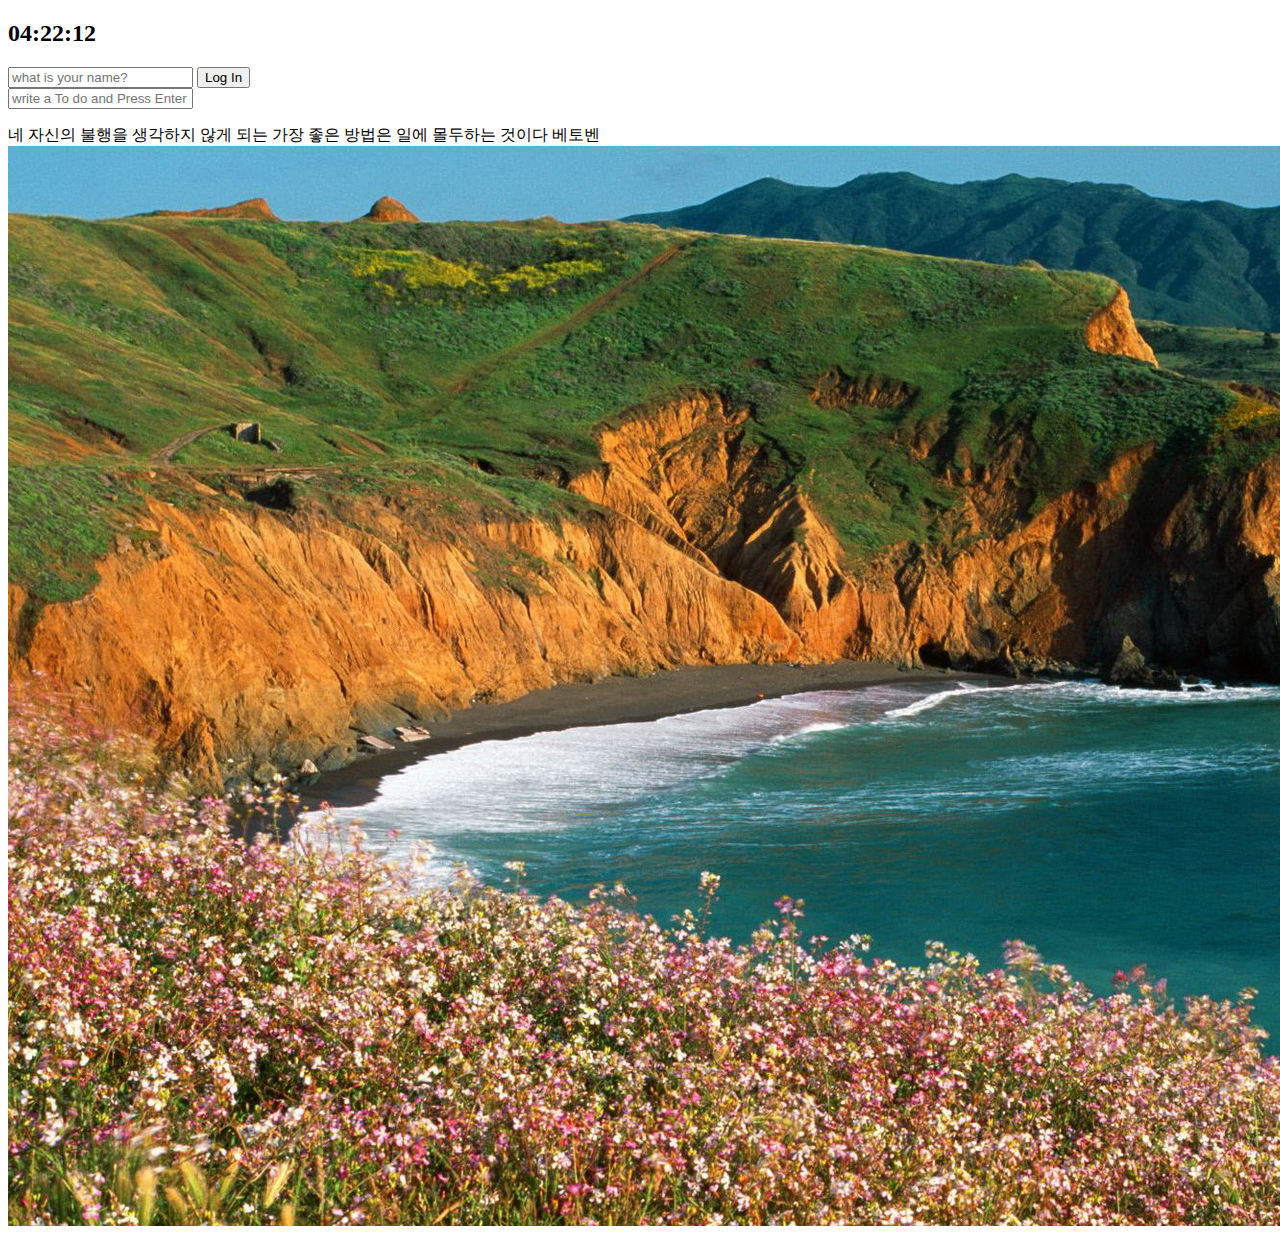
==== index.html @ 0fb83885 "momentum0222" ====
<!DOCTYPE html>
<html lang="en">
  <head>
    <meta charset="UTF-8" />
    <meta http-equiv="X-UA-Compatible" content="IE=edge" />
    <meta name="viewport" content="width=device-width, initial-scale=1.0" />
    <link rel="stylesheet" href="css/style.css" />
    <title>Momentum app</title>
  </head>
  <body>
    <h2 id="clock">00:00:00</h2>
    <form class="login-form hidden">
      <input
        required
        maxlength="15"
        type="text"
        placeholder="what is your name?"
      />
      <input type="submit" value="Log In" />
    </form>
    <h1 id="greeting" class="hidden"></h1>
    <form id="todo-form">
      <input type="text" placeholder="write a To do and Press Enter" />
    </form>
    <ul id="todo-list"></ul>
    <div id="quote">
      <span></span>
      <span></span>
    </div>
    <div id="weather">
      <span></span>
      <span></span>
    </div>
    <script src="js/greetings.js"></script>
    <script src="js/clock.js"></script>
    <script src="js/quotes.js"></script>
    <script src="js/background.js"></script>
    <script src="js/todo.js"></script>
    <script src="js/weather.js"></script>
  </body>
</html>
---- css/style.css ----
.hidden {
  display: none;
}
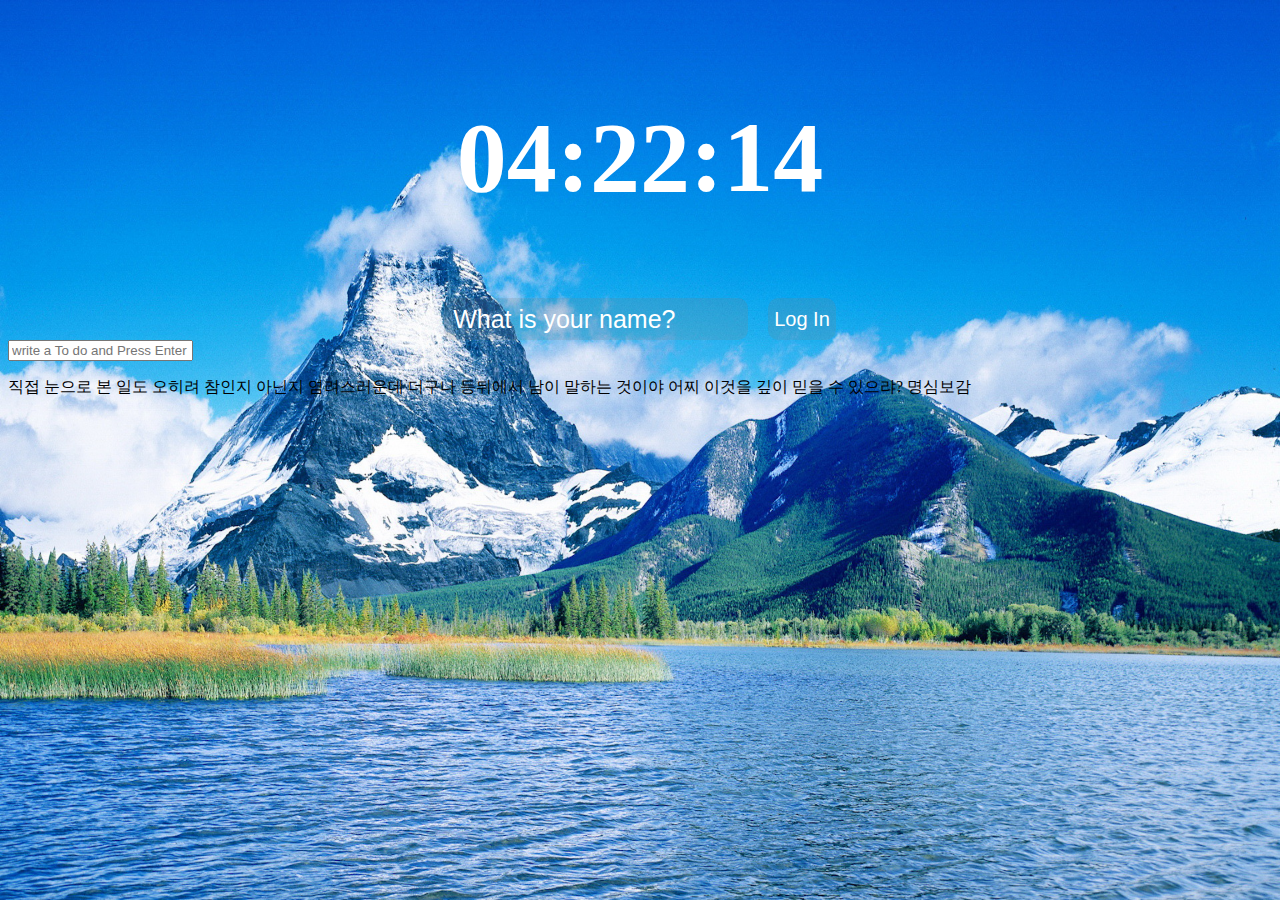
==== commit 7e15d446: "momentum_name" ====
--- a/index.html
+++ b/index.html
@@ -14,7 +14,7 @@
         required
         maxlength="15"
         type="text"
-        placeholder="what is your name?"
+        placeholder=" What is your name?"
       />
       <input type="submit" value="Log In" />
     </form>
--- a/css/style.css
+++ b/css/style.css
@@ -1,3 +1,48 @@
 .hidden {
   display: none;
 }
+body img {
+  opacity: 1;
+  z-index: -3;
+  position: absolute;
+  top: 0px;
+  left: 0px;
+  width: 100vw;
+  height: 100vh;
+}
+
+#clock {
+  display: flex;
+  justify-content: center;
+  font-size: 100px;
+  color: white;
+  margin-top: 100px;
+}
+
+.login-form input:first-child {
+  width: 300px;
+  color: white;
+  background-color: rgba(130, 130, 130, 0.195);
+  height: 40px;
+  font-size: 25px;
+  border: none;
+  border-radius: 10px;
+}
+
+.login-form input::placeholder {
+  color: rgb(255, 255, 255);
+}
+
+.login-form {
+  display: flex;
+  justify-content: center;
+}
+
+.login-form input:nth-child(2) {
+  margin-left: 20px;
+  background-color: rgba(130, 130, 130, 0.195);
+  border: none;
+  color: rgb(255, 255, 255);
+  border-radius: 10px;
+  font-size: 20px;
+}
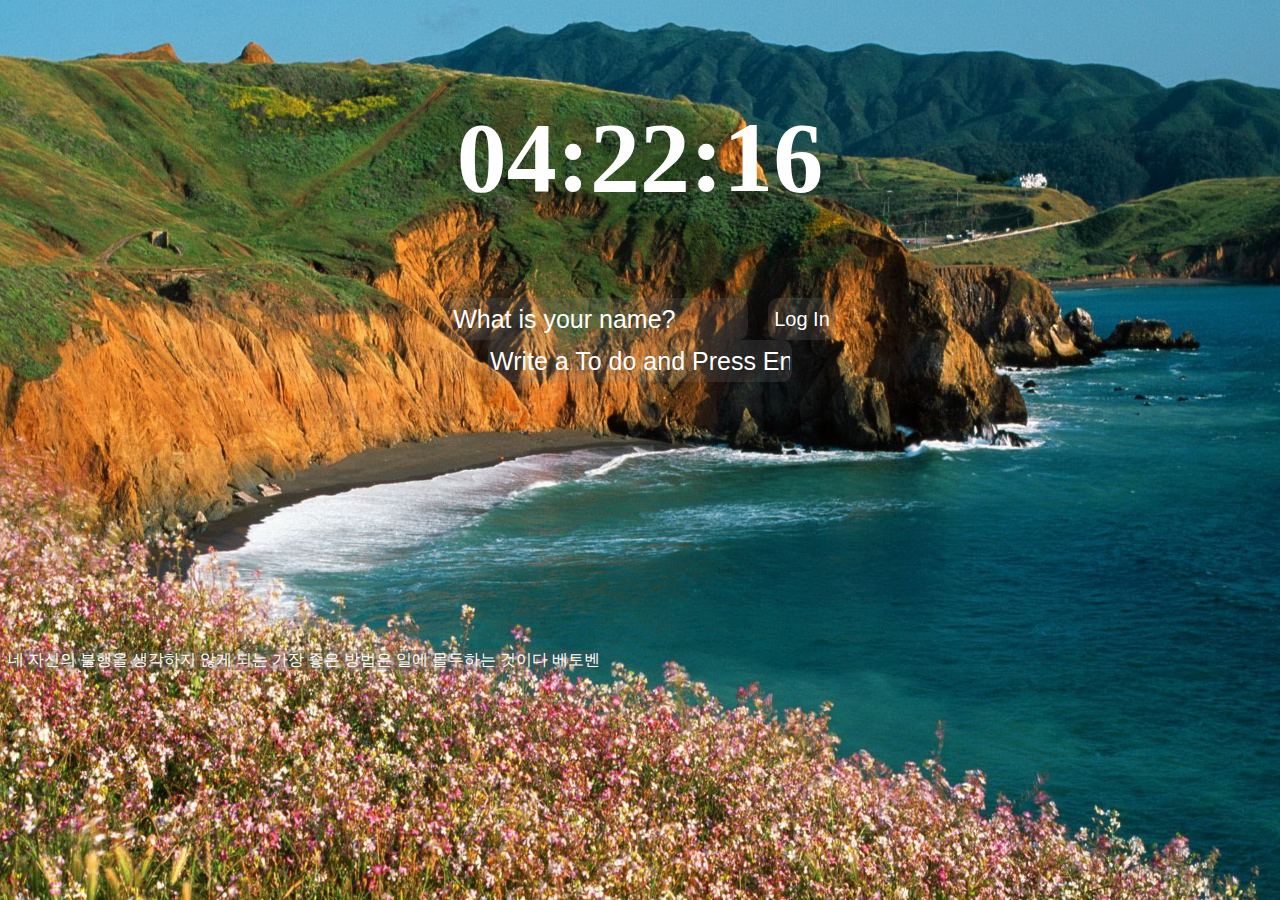
==== commit b07396df: "todo-css" ====
--- a/index.html
+++ b/index.html
@@ -20,7 +20,7 @@
     </form>
     <h1 id="greeting" class="hidden"></h1>
     <form id="todo-form">
-      <input type="text" placeholder="write a To do and Press Enter" />
+      <input type="text" placeholder="Write a To do and Press Enter" />
     </form>
     <ul id="todo-list"></ul>
     <div id="quote">
--- a/css/style.css
+++ b/css/style.css
@@ -19,7 +19,8 @@
   margin-top: 100px;
 }
 
-.login-form input:first-child {
+.login-form input:first-child,
+#todo-form input {
   width: 300px;
   color: white;
   background-color: rgba(130, 130, 130, 0.195);
@@ -29,11 +30,14 @@
   border-radius: 10px;
 }
 
-.login-form input::placeholder {
+.login-form input::placeholder,
+#todo-form input::placeholder {
   color: rgb(255, 255, 255);
 }
 
-.login-form {
+.login-form,
+#todo-list,
+#todo-form {
   display: flex;
   justify-content: center;
 }
@@ -46,3 +50,15 @@
   border-radius: 10px;
   font-size: 20px;
 }
+
+#todo-list {
+}
+
+#quote {
+  height: 20px;
+  color: white;
+  position: absolute;
+  top: 650px;
+  background-color: rgba(84, 83, 83, 0.311);
+  border-radius: 10px;
+}
